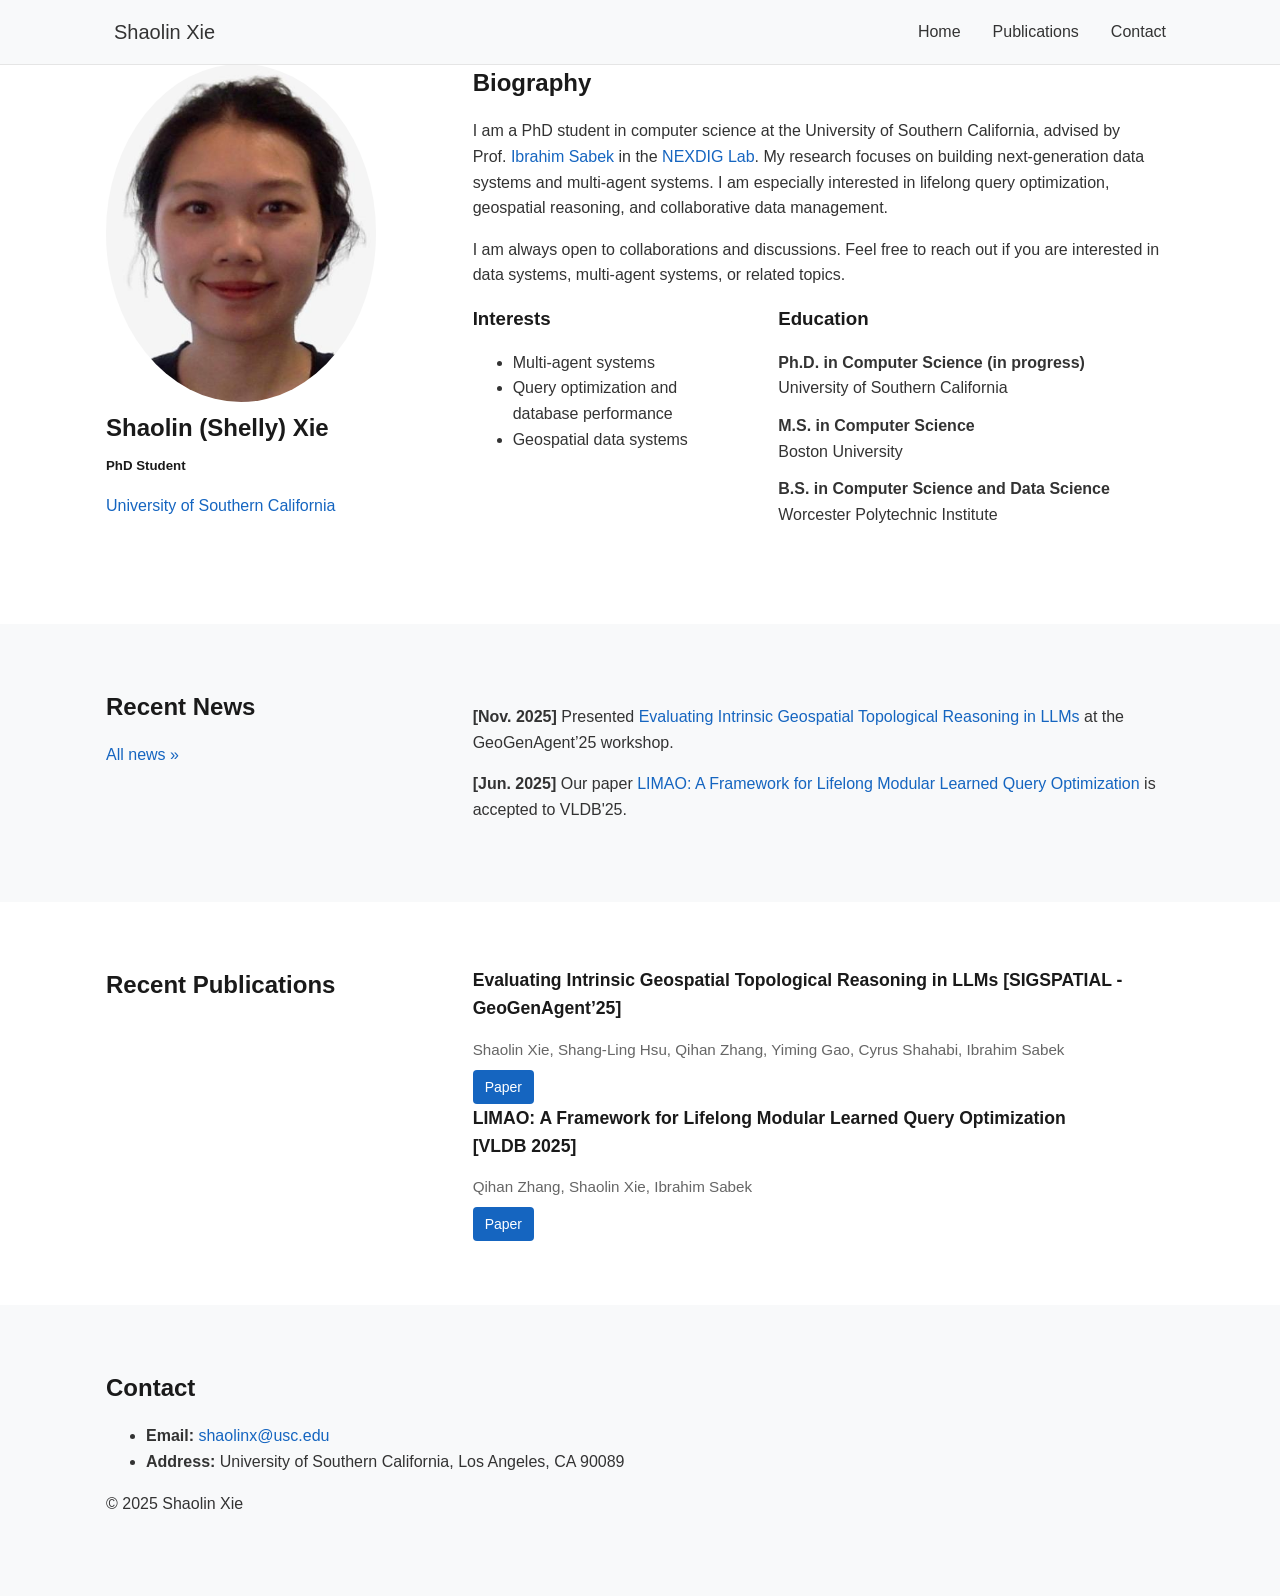
==== index.html @ 60fc3ec3 "new page" ====
<!DOCTYPE html>
<html lang="en">
<head>
  <meta charset="UTF-8">
  <meta name="viewport" content="width=device-width, initial-scale=1.0">
  <title>Shelly Xie – Personal Website</title>
  <!-- The page is intentionally self‑contained and does not rely on external
       CSS frameworks. All styles live in css/style.css. -->
  <!-- Custom site styles -->
  <link rel="stylesheet" href="css/style.css">
</head>
<body>
  <!-- Navigation bar -->
  <nav id="navbar">
    <div class="container">
      <div class="brand"><a href="#home">Shaolin Xie</a></div>
      <ul class="nav-links">
        <li><a class="nav-link" href="#home">Home</a></li>
        <li><a class="nav-link" href="#publications">Publications</a></li>
        <!-- <li>
          <a class="nav-link" href="#" aria-haspopup="true">Datasets</a>
          <div class="dropdown-menu">
            <a class="dropdown-item" href="https://siheng-chen.github.io/CoPerception-UAV/" target="_blank" rel="noopener">CoPerception‑UAV</a>
            <a class="dropdown-item" href="https://siheng-chen.github.io/AM3D/" target="_blank" rel="noopener">AM3D</a>
          </div>
        </li> -->
        <li><a class="nav-link" href="#contact">Contact</a></li>
      </ul>
    </div>
  </nav>

  <!-- Home / Biography section -->
  <section id="home" class="section pt-5">
    <div class="container pt-5">
      <div class="row align-items-center">
        <!-- Profile side -->
        <div class="col-12 col-lg-4 text-center mb-4 mb-lg-0">
          <img src="assets/avatar.jpg" alt="Shaolin Xie" class="rounded-circle img-fluid profile-image">
          <h2 class="mt-3">Shaolin (Shelly)&nbsp;Xie</h2>
          <h5>PhD&nbsp;Student</h5>
          <p><a href="https://www.usc.edu/" target="_blank" rel="noopener">University of Southern California</a></p>
          <div class="social-icons mt-3">
            <!-- Optional: provide a Google Scholar link if available -->
            <!-- <a href="YOUR_GOOGLE_SCHOLAR_LINK" target="_blank" rel="noopener" class="mr-3" aria-label="Google Scholar"><i class="ai ai-google-scholar ai-2x"></i></a> -->
            <a href="https://github.com/shaolin-x" target="_blank" rel="noopener" class="mr-3" aria-label="GitHub"><i class="fab fa-github fa-2x"></i></a>
            <!-- CV link remains as a placeholder; replace uploads/cv.pdf with your own CV file -->
            <a href="uploads/cv.pdf" target="_blank" rel="noopener" aria-label="Curriculum Vitae"><i class="ai ai-cv ai-2x"></i></a>
          </div>
        </div>
        <!-- Biography and details side -->
        <div class="col-12 col-lg-8">
          <h1>Biography</h1>
          <p>I am a PhD student in computer science at the University of Southern California, advised by Prof.&nbsp;<a href="http://viterbi-web.usc.edu/~sabek/" target="_blank" rel="noopener">Ibrahim Sabek</a> in the <a href="https://nexdig.usc.edu/" target="_blank" rel="noopener">NEXDIG Lab</a>. My research focuses on building next‑generation data systems and multi‑agent systems. I am especially interested in lifelong query optimization, geospatial reasoning, and collaborative data management.</p>
          <p>I am always open to collaborations and discussions. Feel free to reach out if you are interested in data systems, multi‑agent systems, or related topics.</p>
          <div class="row">
            <div class="col-md-5 mt-4">
              <h3>Interests</h3>
              <ul class="list-unstyled">
                <li>Multi‑agent systems</li>
                <li>Query optimization and database performance</li>
                <li>Geospatial data systems</li>
              </ul>
            </div>
            <div class="col-md-7 mt-4">
              <h3>Education</h3>
              <ul class="education-list">
                <li><strong>Ph.D. in Computer Science (in progress)</strong><br><span class="text-muted">University of Southern California</span></li>
                <!-- Add previous degrees here if desired -->
                 <li><strong>M.S. in Computer Science</strong><br><span class="text-muted">Boston University</span></li>
                 <li><strong>B.S. in Computer Science and Data Science</strong><br><span class="text-muted">Worcester Polytechnic Institute</span></li>
              </ul>
            </div>
          </div>
        </div>
      </div>
    </div>
  </section>

  <!-- Recent News section -->
  <section id="news" class="section bg-light py-5">
    <div class="container">
      <div class="row">
        <div class="col-12 col-lg-4 mb-3 mb-lg-0 d-flex flex-column justify-content-start">
          <h1 class="mb-0">Recent News</h1>
          <p class="mt-1"><a href="news.html">All news »</a></p>
        </div>
        <div class="col-12 col-lg-8">
          <!-- List each news item with a date and description -->
          <p><strong>[Nov.&nbsp;2025]</strong> Presented <a href="https://dl.acm.org/doi/10.1145/3764915.3770722" target="_blank" rel="noopener">Evaluating Intrinsic Geospatial Topological Reasoning in LLMs</a> at the GeoGenAgent’25 workshop.</p>
          <p><strong>[Jun.&nbsp;2025]</strong> Our paper <a href="https://arxiv.org/abs/2507.00188" target="_blank" rel="noopener">LIMAO: A Framework for Lifelong Modular Learned Query Optimization</a> is accepted to VLDB'25.</p>
          <!-- Add additional news items here as they become available -->
        </div>
      </div>
    </div>
  </section>

  <!-- Recent Publications section -->
  <section id="publications" class="section py-5">
    <div class="container">
      <div class="row">
        <div class="col-12 col-lg-4 mb-3 mb-lg-0 d-flex flex-column align-items-center align-items-lg-start">
          <h1 class="mb-0">Recent Publications</h1>
        </div>
        <div class="col-12 col-lg-8">
          <!-- Each publication is grouped in its own block for clarity -->
          
          <div class="media mb-4">
            <div class="media-body">
              <h5 class="publication-title">Evaluating Intrinsic Geospatial Topological Reasoning in LLMs [SIGSPATIAL - GeoGenAgent’25]</h5>
              <p class="publication-authors">Shaolin&nbsp;Xie, Shang‑Ling&nbsp;Hsu, Qihan&nbsp;Zhang, Yiming&nbsp;Gao, Cyrus Shahabi, Ibrahim Sabek</p>
              <a class="btn" href="https://dl.acm.org/doi/10.1145/3764915.3770722" target="_blank" rel="noopener">Paper</a>
            </div>
          </div>

          <div class="media mb-4">
            <div class="media-body">
              <h5 class="publication-title">LIMAO: A Framework for Lifelong Modular Learned Query Optimization [VLDB&nbsp;2025]</h5>
              <p class="publication-authors">Qihan&nbsp;Zhang, Shaolin&nbsp;Xie, Ibrahim&nbsp;Sabek</p>
              <a class="btn" href="https://arxiv.org/abs/2507.00188" target="_blank" rel="noopener">Paper</a>
            </div>
          </div>
          <!-- Add more publications as you produce new work -->
        </div>
      </div>
    </div>
  </section>

  <!-- Contact section -->
  <section id="contact" class="section bg-light py-5">
    <div class="container">
      <h1>Contact</h1>
      <ul class="list-unstyled">
        <li><strong>Email:</strong> <a href="mailto:shaolinx@usc.edu">shaolinx@usc.edu</a></li>
        <li><strong>Address:</strong> University&nbsp;of&nbsp;Southern&nbsp;California, Los&nbsp;Angeles, CA&nbsp;90089</li>
      </ul>
      <p class="mt-4 mb-0">©&nbsp;2025&nbsp;Shaolin&nbsp;Xie</p>
    </div>
  </section>

  <!-- Custom scripts -->
  <script src="js/script.js"></script>
</body>
</html>
---- css/style.css ----
/*
 * Custom styling for the personal website.
 *
 * This stylesheet defines a simple, responsive layout without relying on
 * external frameworks such as Bootstrap. It includes rules for the fixed
 * navigation bar, section spacing, profile image appearance, and basic
 * typography. The palette loosely follows the blue accent of the original
 * site.
 */

/* Reset and base styles */
* {
  box-sizing: border-box;
}

body {
  margin: 0;
  font-family: Arial, Helvetica, sans-serif;
  line-height: 1.6;
  color: #333;
}

a {
  color: #1565c0;
  text-decoration: none;
}

a:hover {
  text-decoration: underline;
  color: #0d47a1;
}

h1, h2, h3, h4, h5 {
  margin-top: 0;
  margin-bottom: 0.5rem;
  font-weight: 600;
  color: #1a1a1a;
}

/* Navigation bar */
#navbar {
  background-color: #f8f9fa;
  border-bottom: 1px solid #e5e5e5;
  position: fixed;
  top: 0;
  left: 0;
  width: 100%;
  z-index: 1000;
  padding: 0.5rem 1rem;
}

#navbar .container {
  display: flex;
  align-items: center;
  justify-content: space-between;
  max-width: 1100px;
  margin: 0 auto;
}

#navbar .brand {
  font-size: 1.25rem;
  font-weight: bold;
}

#navbar ul {
  list-style: none;
  margin: 0;
  padding: 0;
  display: flex;
  align-items: center;
}

#navbar li {
  margin-left: 1rem;
  position: relative;
}

#navbar a {
  color: #333;
  font-weight: 500;
  text-decoration: none;
  padding: 0.5rem;
  display: block;
}

#navbar a:hover {
  color: #1565c0;
}

/* Dropdown styles */
#navbar .dropdown-menu {
  display: none;
  position: absolute;
  background-color: #fff;
  border: 1px solid #e5e5e5;
  margin-top: 0.5rem;
  min-width: 200px;
  box-shadow: 0 2px 6px rgba(0,0,0,0.1);
  z-index: 2000;
}

#navbar li:hover .dropdown-menu {
  display: block;
}

#navbar .dropdown-menu a {
  padding: 0.5rem 1rem;
  white-space: nowrap;
  color: #333;
}

#navbar .dropdown-menu a:hover {
  background-color: #f0f0f0;
  color: #1565c0;
}

/* Layout container */
.container {
  max-width: 1100px;
  margin: 0 auto;
  padding: 0 1rem;
}

/* Section spacing (account for fixed navbar) */
section {
  padding: 4rem 0;
}

/* Profile image and social links */
.profile-image {
  max-width: 270px;
  width: 100%;
  height: auto;
  border-radius: 50%;
}

.social-icons {
  margin-top: 1rem;
}

.social-icons a {
  margin-right: 1rem;
  font-weight: bold;
}

.social-icons a:last-child {
  margin-right: 0;
}

/* Education list styling */
.education-list {
  padding-left: 0;
  list-style: none;
}

.education-list li {
  margin-bottom: 0.75rem;
}

/* News and contact backgrounds */
#news, #contact {
  background-color: #f8f9fa;
}

/* Publication section styling */
.publication {
  border-bottom: 1px solid #e5e5e5;
  padding-bottom: 1rem;
  margin-bottom: 1rem;
}

.publication:last-child {
  border-bottom: none;
  margin-bottom: 0;
}

.btn {
  display: inline-block;
  padding: 0.35rem 0.75rem;
  background-color: #1565c0;
  color: #fff;
  border-radius: 0.25rem;
  font-size: 0.875rem;
  text-decoration: none;
  transition: background-color 0.2s ease;
}

.btn:hover {
  background-color: #0d47a1;
}

/* Simple grid system inspired by Bootstrap for flexibility without external dependencies */
.row {
  display: flex;
  flex-wrap: wrap;
  margin-left: -1rem;
  margin-right: -1rem;
}

.row > div {
  padding-left: 1rem;
  padding-right: 1rem;
}

/* Column classes for different breakpoints */
.col-12 {
  flex: 0 0 100%;
  max-width: 100%;
}

.col-lg-4 {
  flex: 0 0 33.3333%;
  max-width: 33.3333%;
}

.col-lg-8 {
  flex: 0 0 66.6667%;
  max-width: 66.6667%;
}

.col-md-5 {
  flex: 0 0 41.6667%;
  max-width: 41.6667%;
}

.col-md-7 {
  flex: 0 0 58.3333%;
  max-width: 58.3333%;
}

/* Responsive adjustments */
@media (max-width: 992px) {
  .col-lg-4,
  .col-lg-8 {
    flex: 0 0 100%;
    max-width: 100%;
  }
}

@media (max-width: 768px) {
  .col-md-5,
  .col-md-7 {
    flex: 0 0 100%;
    max-width: 100%;
  }
}

/* Make publication titles larger */
.publication-title {
  font-size: 1.1rem;
  font-weight: 600;
  margin-bottom: 0.25rem;
}

/* Make author names grey */
.publication-authors {
  color: #666;   /* soft grey */
  font-size: 0.95rem;
  margin-bottom: 0.5rem;
}
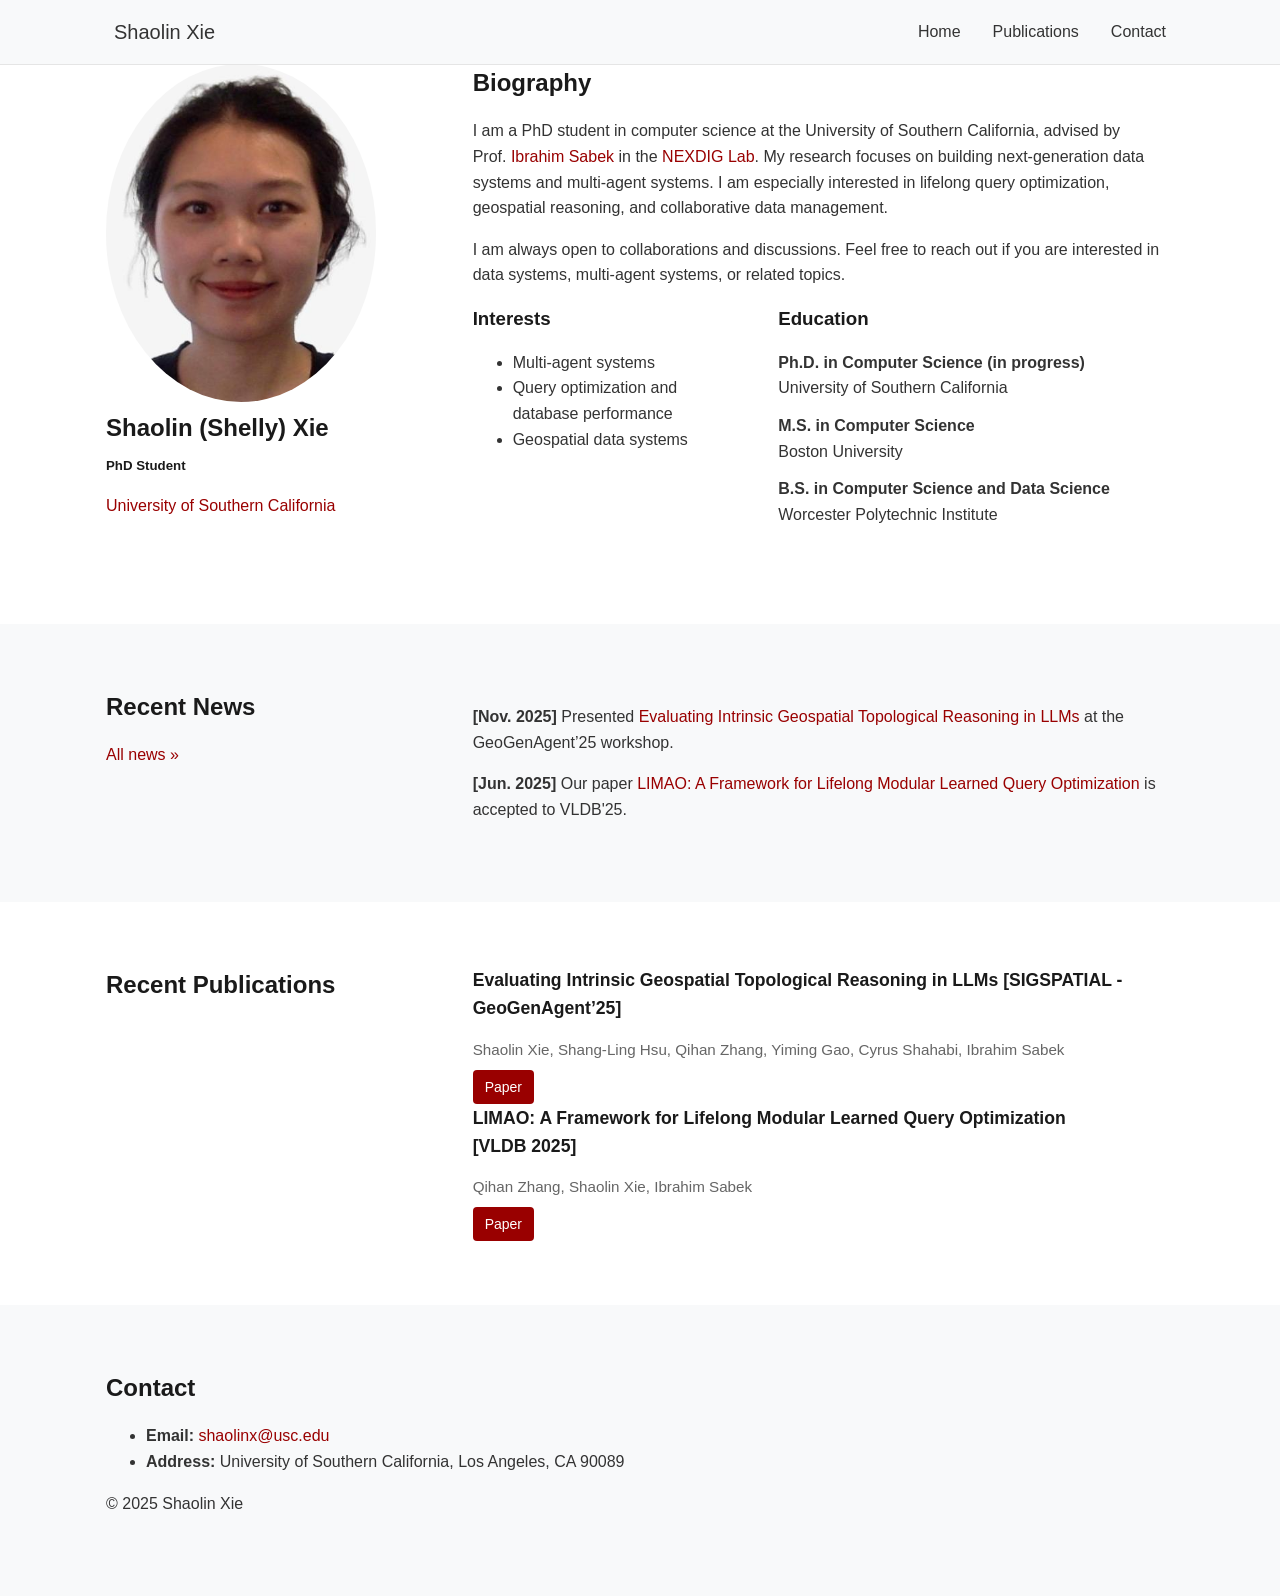
==== commit 2cf64386: "Add meta description for personal website" ====
--- a/index.html
+++ b/index.html
@@ -7,6 +7,7 @@
   <!-- The page is intentionally self‑contained and does not rely on external
        CSS frameworks. All styles live in css/style.css. -->
   <!-- Custom site styles -->
+  <meta name="description" content="This is the personal webaite for Shelly Xie.">
   <link rel="stylesheet" href="css/style.css">
 </head>
 <body>
@@ -140,4 +141,4 @@
   <!-- Custom scripts -->
   <script src="js/script.js"></script>
 </body>
-</html>+</html>
--- a/css/style.css
+++ b/css/style.css
@@ -21,13 +21,13 @@
 }
 
 a {
-  color: #1565c0;
+  color: #990000;
   text-decoration: none;
 }
 
 a:hover {
   text-decoration: underline;
-  color: #0d47a1;
+  color: #FFCC00;
 }
 
 h1, h2, h3, h4, h5 {
@@ -84,7 +84,7 @@
 }
 
 #navbar a:hover {
-  color: #1565c0;
+  color: #990000;
 }
 
 /* Dropdown styles */
@@ -111,7 +111,7 @@
 
 #navbar .dropdown-menu a:hover {
   background-color: #f0f0f0;
-  color: #1565c0;
+  color: #990000;
 }
 
 /* Layout container */
@@ -177,7 +177,7 @@
 .btn {
   display: inline-block;
   padding: 0.35rem 0.75rem;
-  background-color: #1565c0;
+  background-color: #990000;
   color: #fff;
   border-radius: 0.25rem;
   font-size: 0.875rem;
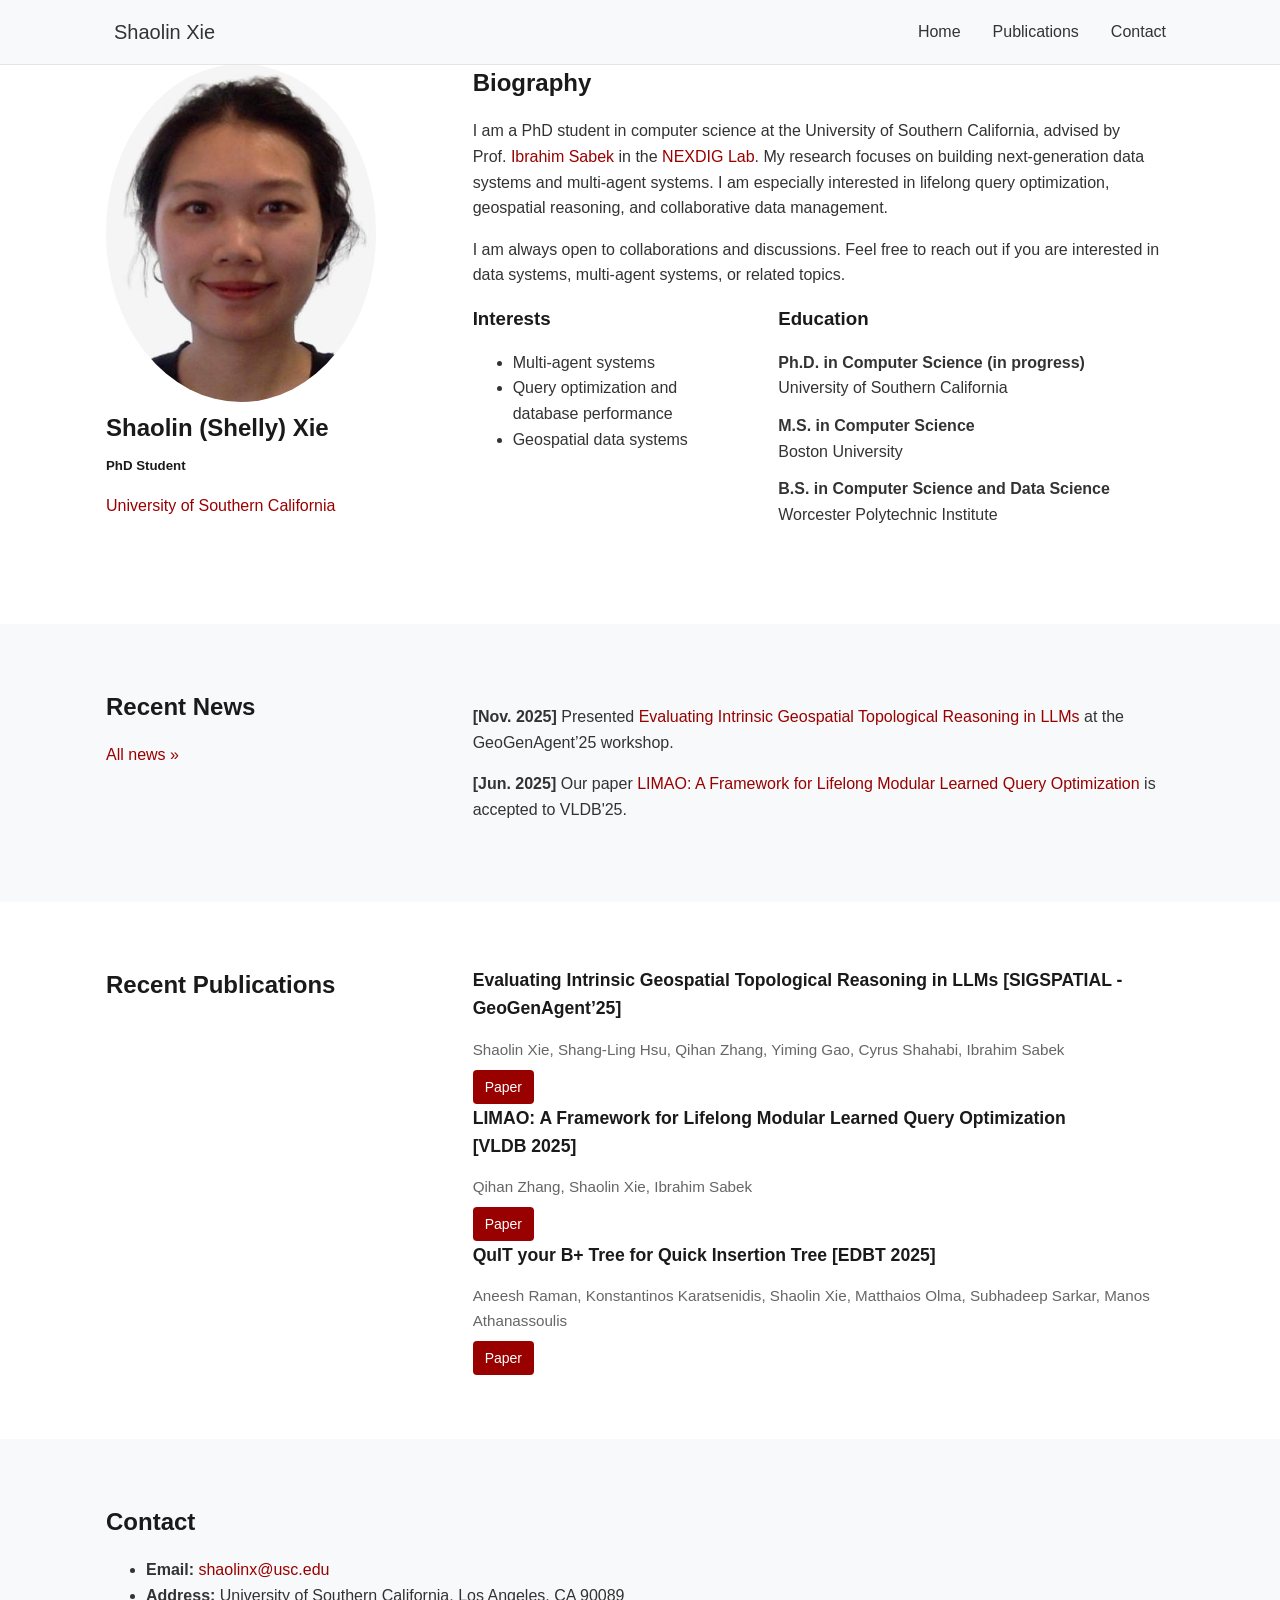
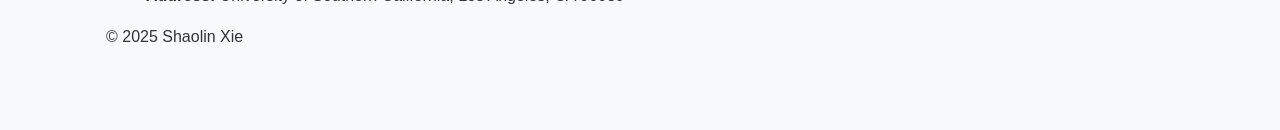
==== commit 7fa19e93: "added quit paper" ====
--- a/index.html
+++ b/index.html
@@ -8,6 +8,7 @@
        CSS frameworks. All styles live in css/style.css. -->
   <!-- Custom site styles -->
   <meta name="description" content="This is the personal webaite for Shelly Xie.">
+  <meta name="robots" content="index, follow">
   <link rel="stylesheet" href="css/style.css">
 </head>
 <body>
@@ -121,6 +122,13 @@
             </div>
           </div>
           <!-- Add more publications as you produce new work -->
+           <div class="media mb-4">
+            <div class="media-body">
+              <h5 class="publication-title"> QuIT your B+ Tree for Quick Insertion Tree [EDBT&nbsp;2025]</h5>
+              <p class="publication-authors">Aneesh Raman, Konstantinos Karatsenidis, Shaolin&nbsp;Xie, Matthaios Olma, Subhadeep Sarkar, Manos Athanassoulis</p>
+              <a class="btn" href="https://openproceedings.org/2025/conf/edbt/paper-118.pdf" target="_blank" rel="noopener">Paper</a>
+            </div>
+          </div>
         </div>
       </div>
     </div>
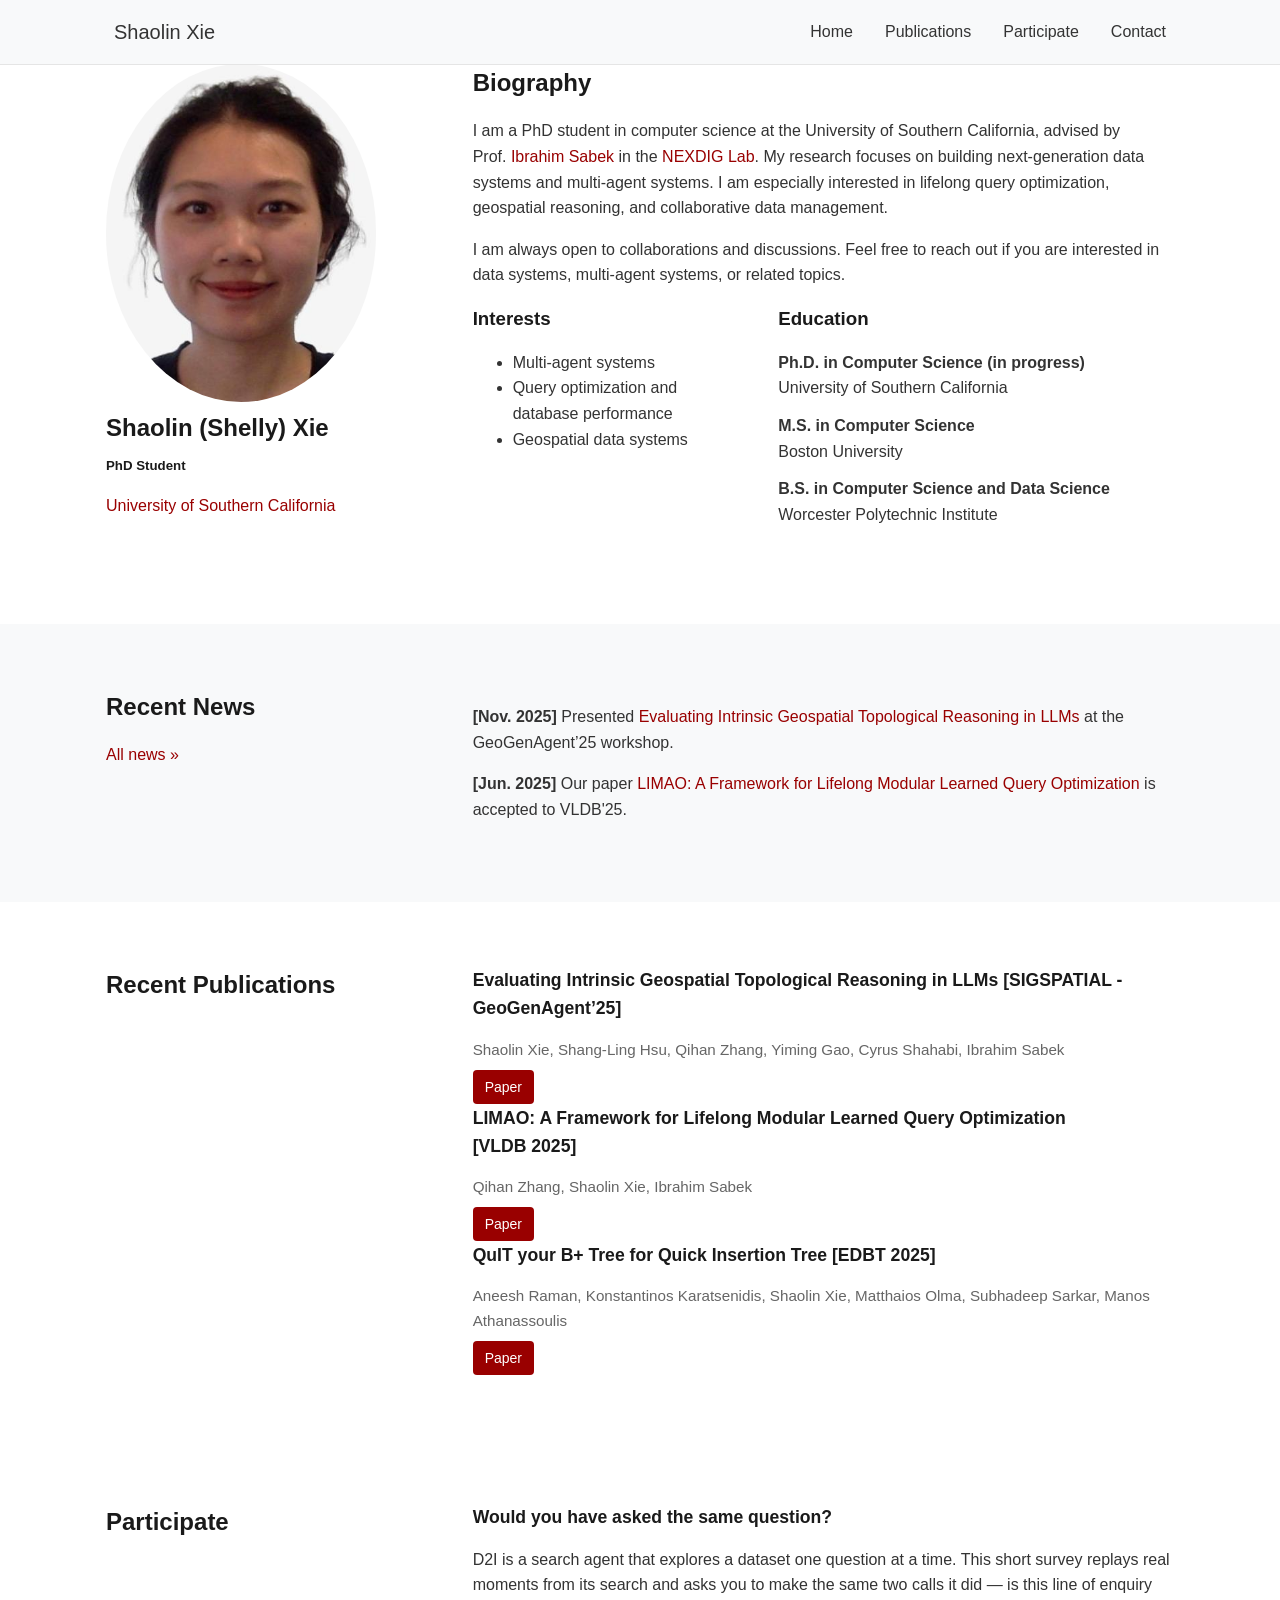
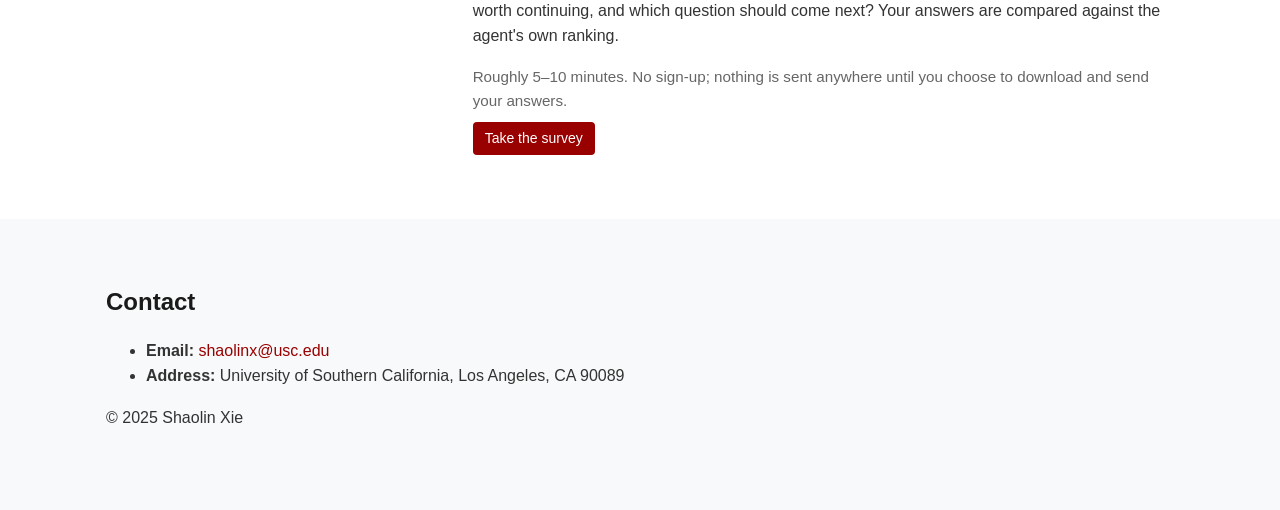
==== commit 17b76cf2: "Update index.html" ====
--- a/index.html
+++ b/index.html
@@ -19,6 +19,7 @@
       <ul class="nav-links">
         <li><a class="nav-link" href="#home">Home</a></li>
         <li><a class="nav-link" href="#publications">Publications</a></li>
+        <li><a class="nav-link" href="#participate">Participate</a></li>
         <!-- <li>
           <a class="nav-link" href="#" aria-haspopup="true">Datasets</a>
           <div class="dropdown-menu">
@@ -134,8 +135,33 @@
     </div>
   </section>
 
+  <!-- Participate: the D2I human-evaluation survey, served from /survey/ -->
+  <section id="participate" class="section bg-light py-5">
+    <div class="container">
+      <div class="row">
+        <div class="col-12 col-lg-4 mb-3 mb-lg-0 d-flex flex-column align-items-center align-items-lg-start">
+          <h1 class="mb-0">Participate</h1>
+        </div>
+        <div class="col-12 col-lg-8">
+          <div class="media mb-4">
+            <div class="media-body">
+              <h5 class="publication-title">Would you have asked the same question?</h5>
+              <p>D2I is a search agent that explores a dataset one question at a time. This
+              short survey replays real moments from its search and asks you to make the same
+              two calls it did — is this line of enquiry worth continuing, and which question
+              should come next? Your answers are compared against the agent's own ranking.</p>
+              <p class="publication-authors">Roughly 5–10&nbsp;minutes. No sign‑up; nothing is
+              sent anywhere until you choose to download and send your answers.</p>
+              <a class="btn" href="survey/">Take the survey</a>
+            </div>
+          </div>
+        </div>
+      </div>
+    </div>
+  </section>
+
   <!-- Contact section -->
-  <section id="contact" class="section bg-light py-5">
+  <section id="contact" class="section py-5">
     <div class="container">
       <h1>Contact</h1>
       <ul class="list-unstyled">
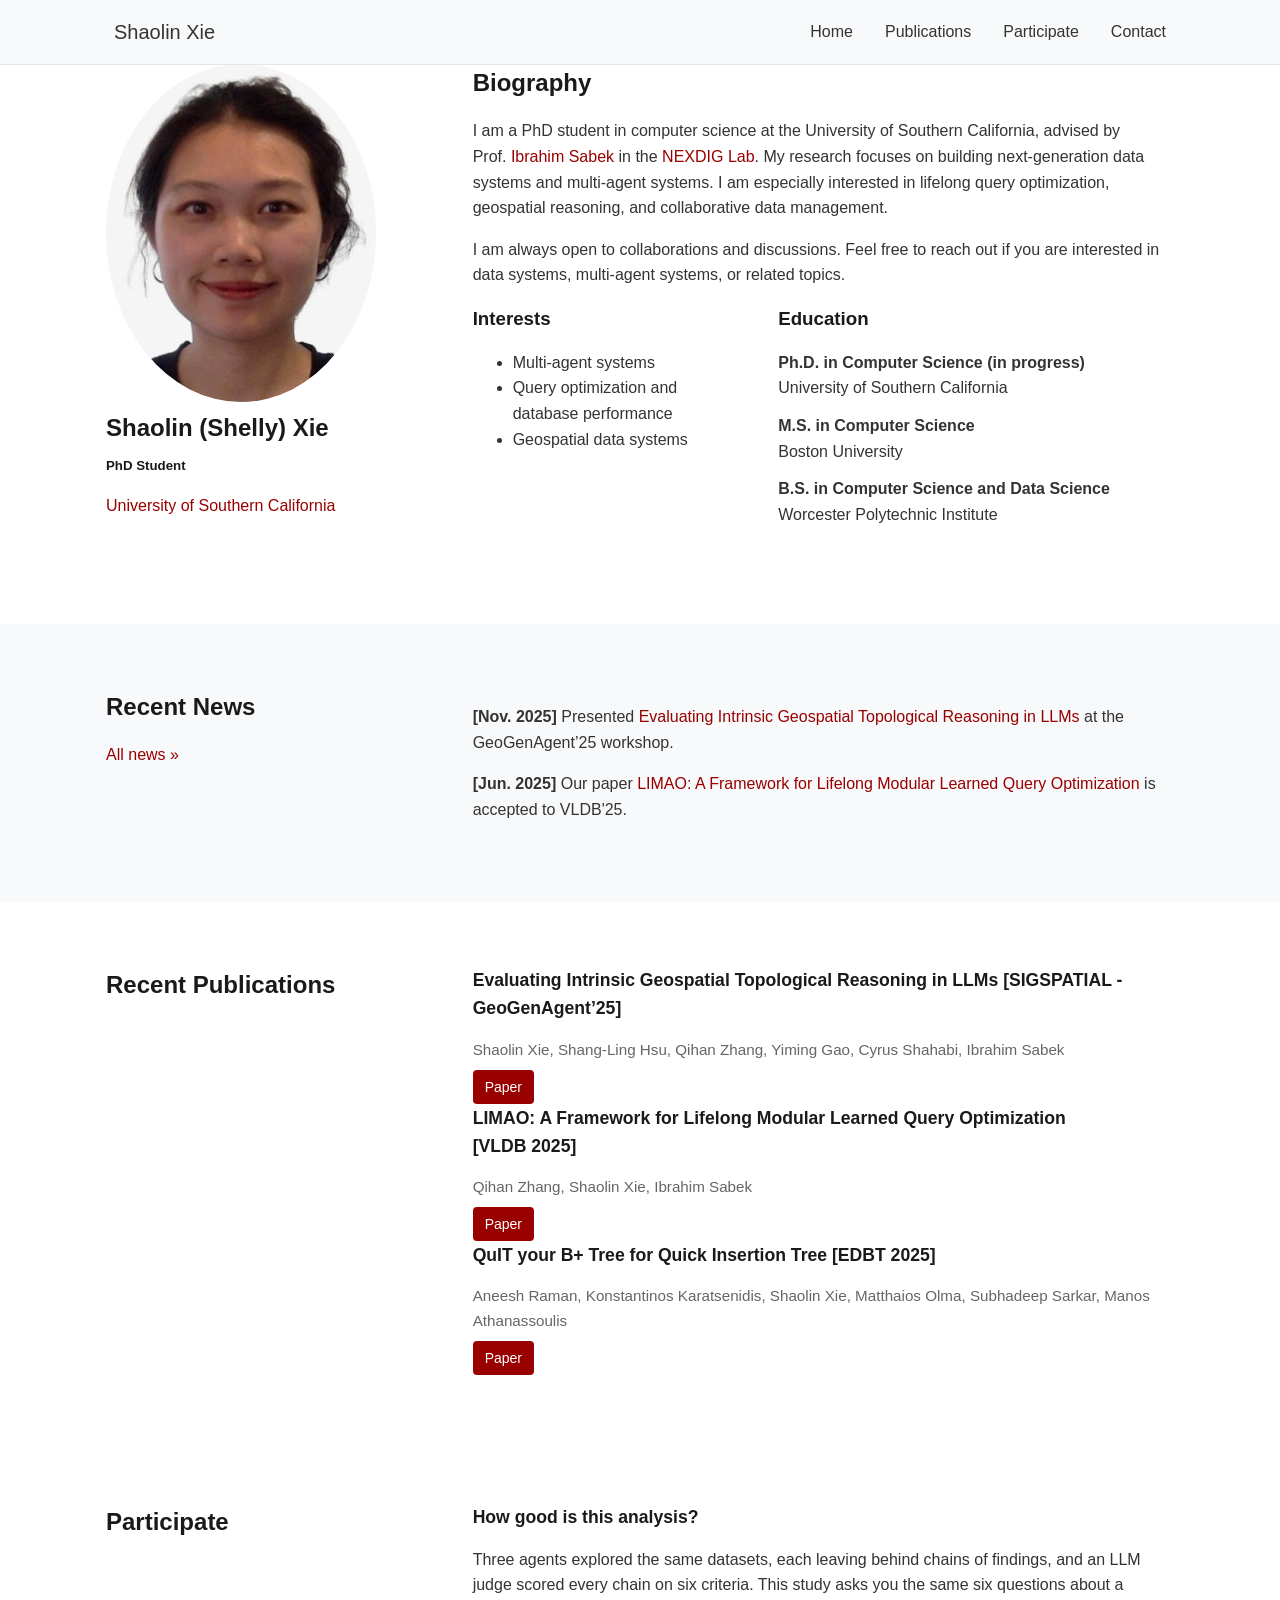
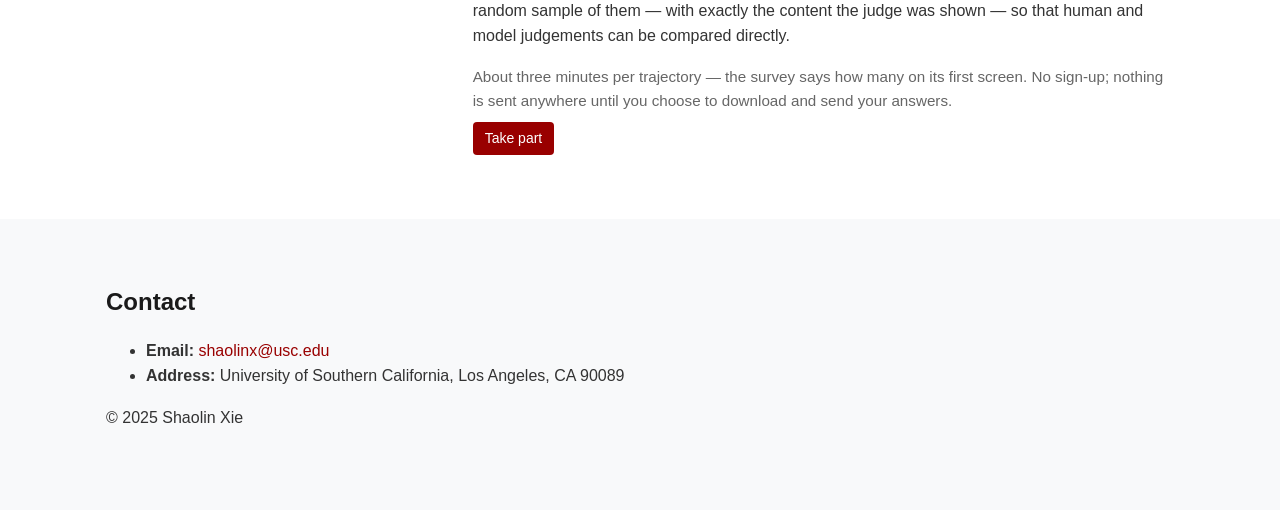
==== commit 369ccde7: "added new survey for scoring" ====
--- a/index.html
+++ b/index.html
@@ -3,7 +3,7 @@
 <head>
   <meta charset="UTF-8">
   <meta name="viewport" content="width=device-width, initial-scale=1.0">
-  <title>Shelly Xie – Personal Website</title>
+  <title>Shelly Xie</title>
   <!-- The page is intentionally self‑contained and does not rely on external
        CSS frameworks. All styles live in css/style.css. -->
   <!-- Custom site styles -->
@@ -135,7 +135,8 @@
     </div>
   </section>
 
-  <!-- Participate: the D2I human-evaluation survey, served from /survey/ -->
+  <!-- Participate: the trajectory-rating study, served from /trajectory-survey/.
+       The earlier candidate-selection survey at /survey/ is closed and now shows a notice. -->
   <section id="participate" class="section bg-light py-5">
     <div class="container">
       <div class="row">
@@ -145,14 +146,16 @@
         <div class="col-12 col-lg-8">
           <div class="media mb-4">
             <div class="media-body">
-              <h5 class="publication-title">Would you have asked the same question?</h5>
-              <p>D2I is a search agent that explores a dataset one question at a time. This
-              short survey replays real moments from its search and asks you to make the same
-              two calls it did — is this line of enquiry worth continuing, and which question
-              should come next? Your answers are compared against the agent's own ranking.</p>
-              <p class="publication-authors">Roughly 5–10&nbsp;minutes. No sign‑up; nothing is
-              sent anywhere until you choose to download and send your answers.</p>
-              <a class="btn" href="survey/">Take the survey</a>
+              <h5 class="publication-title">How good is this analysis?</h5>
+              <p>Three agents explored the same datasets, each leaving behind chains of
+              findings, and an LLM judge scored every chain on six criteria. This study asks
+              you the same six questions about a random sample of them — with exactly the
+              content the judge was shown — so that human and model judgements can be
+              compared directly.</p>
+              <p class="publication-authors">About three minutes per trajectory — the survey
+              says how many on its first screen. No sign‑up; nothing is sent anywhere until
+              you choose to download and send your answers.</p>
+              <a class="btn" href="trajectory-survey/">Take part</a>
             </div>
           </div>
         </div>
